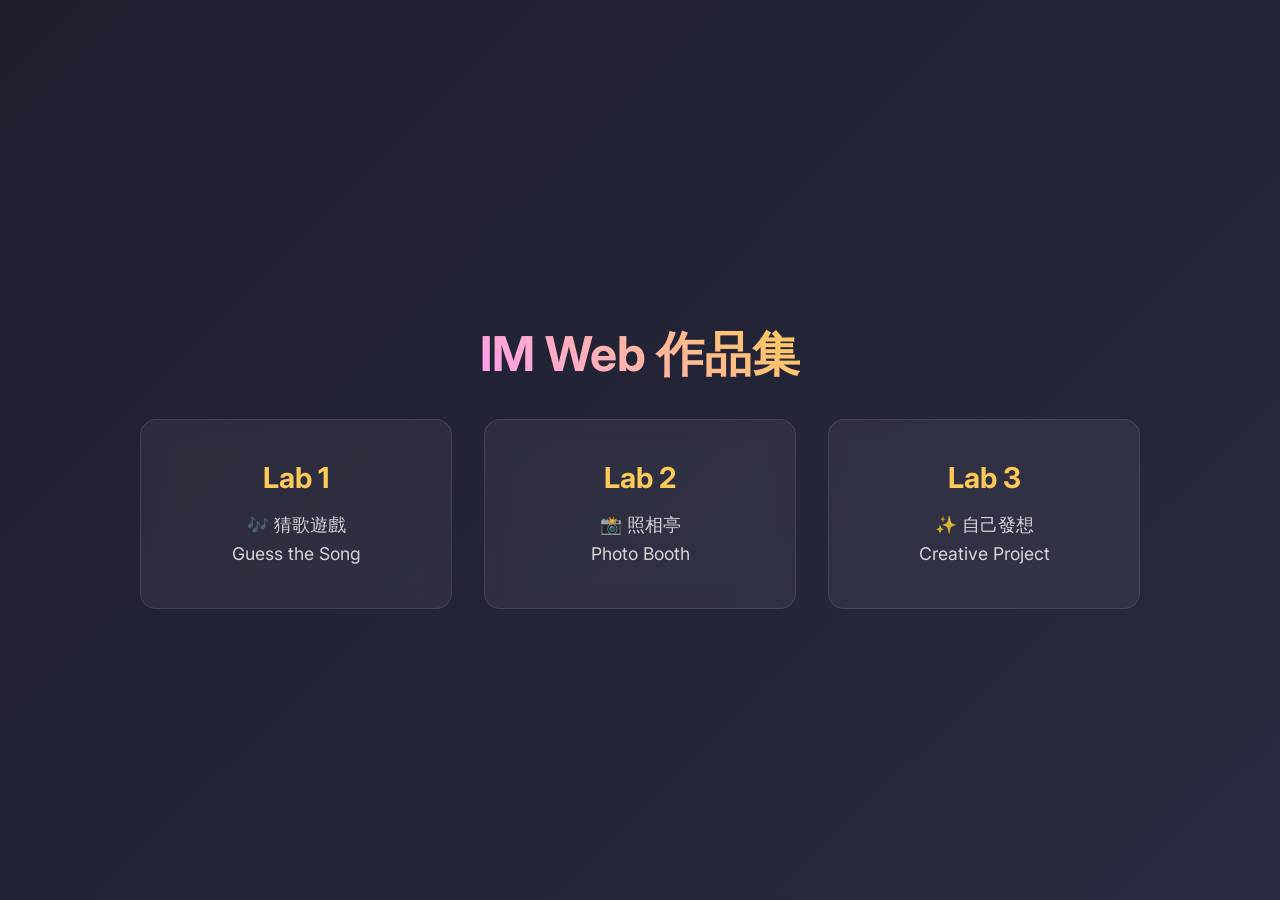
==== index.html @ f5ff31a4 "Initial commit" ====
<!DOCTYPE html>
<html lang="zh-TW">
<head>
    <meta charset="UTF-8">
    <meta name="viewport" content="width=device-width, initial-scale=1.0">
    <title>IM Web Labs</title>
    <style>
        @import url('https://fonts.googleapis.com/css2?family=Inter:wght@400;600;800&display=swap');
        body {
            margin: 0;
            font-family: 'Inter', sans-serif;
            background: linear-gradient(135deg, #1e1e2f, #2a2a40);
            color: #ffffff;
            min-height: 100vh;
            display: flex;
            flex-direction: column;
            align-items: center;
            justify-content: center;
            padding: 2rem;
            box-sizing: border-box;
        }
        h1 {
            font-size: 3rem;
            margin-bottom: 2rem;
            background: -webkit-linear-gradient(45deg, #ff9ff3, #feca57);
            -webkit-background-clip: text;
            -webkit-text-fill-color: transparent;
        }
        .container {
            display: grid;
            grid-template-columns: repeat(auto-fit, minmax(280px, 1fr));
            gap: 2rem;
            width: 100%;
            max-width: 1000px;
        }
        .card {
            background: rgba(255, 255, 255, 0.05);
            border-radius: 16px;
            padding: 2.5rem 2rem;
            text-align: center;
            text-decoration: none;
            color: inherit;
            border: 1px solid rgba(255, 255, 255, 0.1);
            transition: all 0.3s cubic-bezier(0.25, 0.8, 0.25, 1);
            backdrop-filter: blur(10px);
            display: flex;
            flex-direction: column;
            justify-content: center;
        }
        .card:hover {
            transform: translateY(-10px);
            box-shadow: 0 20px 40px rgba(0,0,0,0.4);
            border-color: rgba(255,255,255,0.3);
            background: rgba(255, 255, 255, 0.1);
        }
        .card h2 {
            margin: 0 0 1rem 0;
            font-size: 1.8rem;
            color: #feca57;
        }
        .card p {
            margin: 0;
            opacity: 0.8;
            line-height: 1.6;
            font-size: 1.1rem;
        }
    </style>
</head>
<body>
    <h1>IM Web 作品集</h1>
    <div class="container">
        <a href="lab1/index.html" class="card">
            <h2>Lab 1</h2>
            <p>🎶 猜歌遊戲<br>Guess the Song</p>
        </a>
        <a href="lab2/index.html" class="card">
            <h2>Lab 2</h2>
            <p>📸 照相亭<br>Photo Booth</p>
        </a>
        <a href="lab3/index.html" class="card">
            <h2>Lab 3</h2>
            <p>✨ 自己發想<br>Creative Project</p>
        </a>
    </div>
</body>
</html>
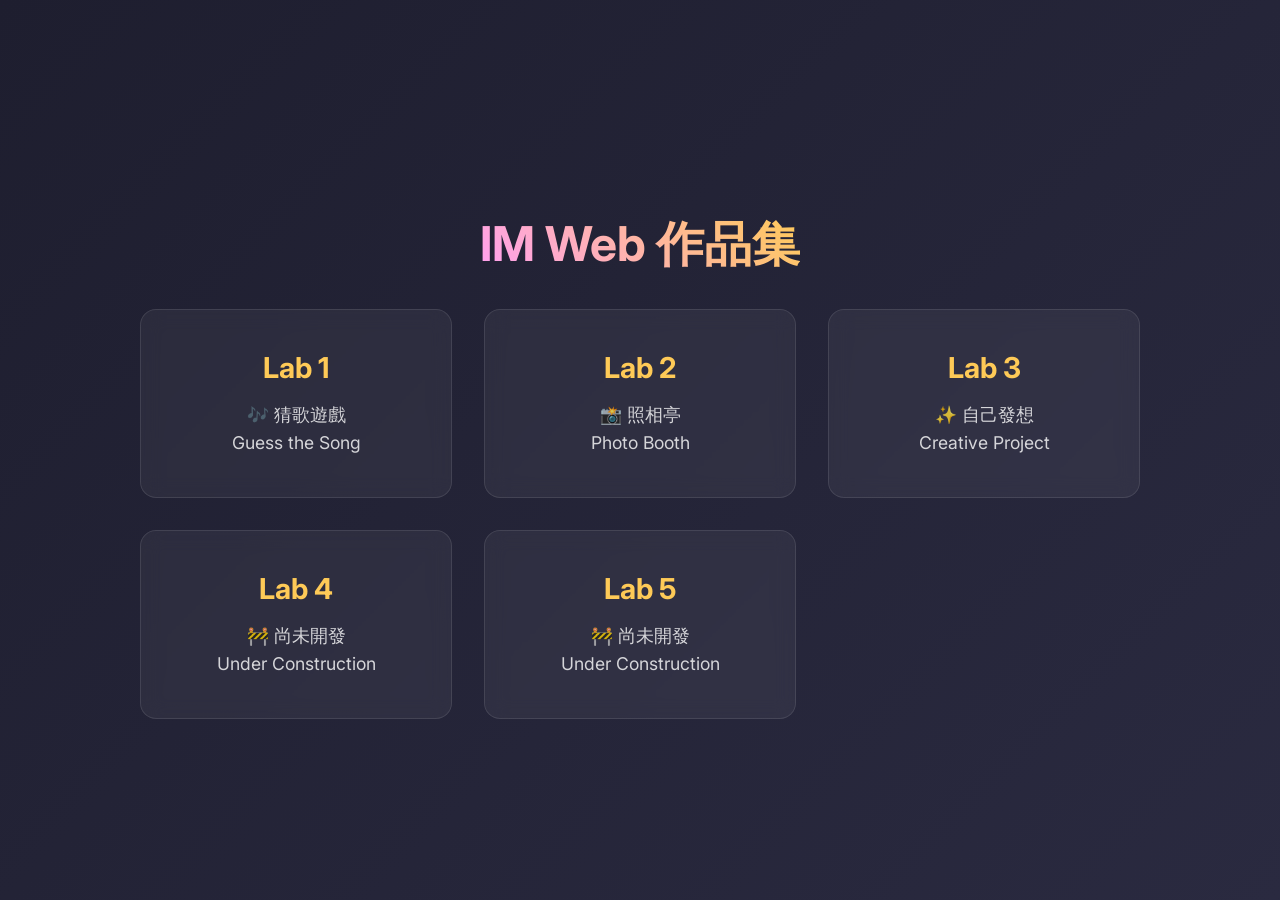
==== commit ebe326f2: "12" ====
--- a/index.html
+++ b/index.html
@@ -81,6 +81,14 @@
             <h2>Lab 3</h2>
             <p>✨ 自己發想<br>Creative Project</p>
         </a>
+        <a href="lab4/index.html" class="card">
+            <h2>Lab 4</h2>
+            <p>🚧 尚未開發<br>Under Construction</p>
+        </a>
+        <a href="lab5/index.html" class="card">
+            <h2>Lab 5</h2>
+            <p>🚧 尚未開發<br>Under Construction</p>
+        </a>
     </div>
 </body>
 </html>
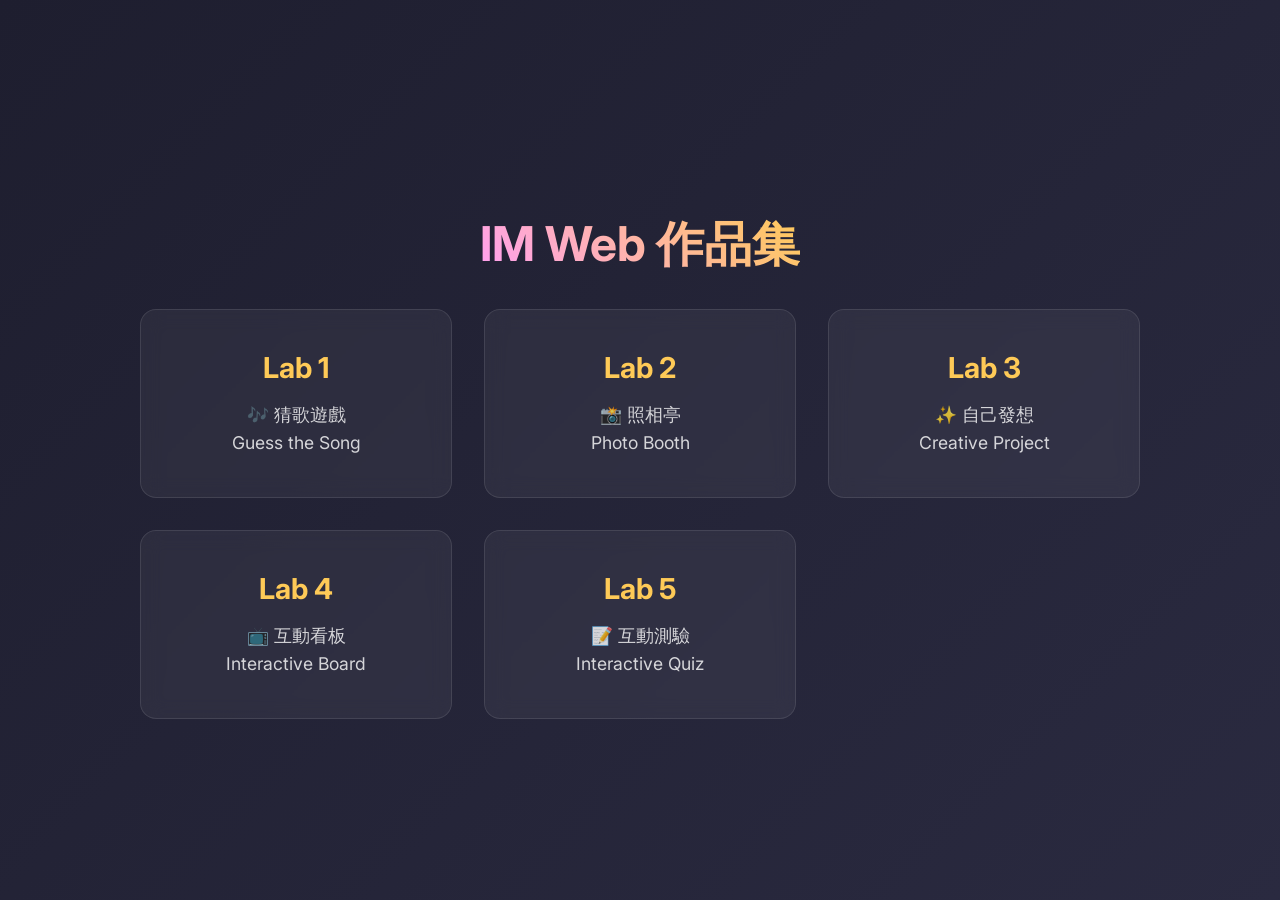
==== commit 1bef321a: "12" ====
--- a/index.html
+++ b/index.html
@@ -83,11 +83,11 @@
         </a>
         <a href="lab4/index.html" class="card">
             <h2>Lab 4</h2>
-            <p>🚧 尚未開發<br>Under Construction</p>
+            <p>📺 互動看板<br>Interactive Board</p>
         </a>
         <a href="lab5/index.html" class="card">
             <h2>Lab 5</h2>
-            <p>🚧 尚未開發<br>Under Construction</p>
+            <p>📝 互動測驗<br>Interactive Quiz</p>
         </a>
     </div>
 </body>
